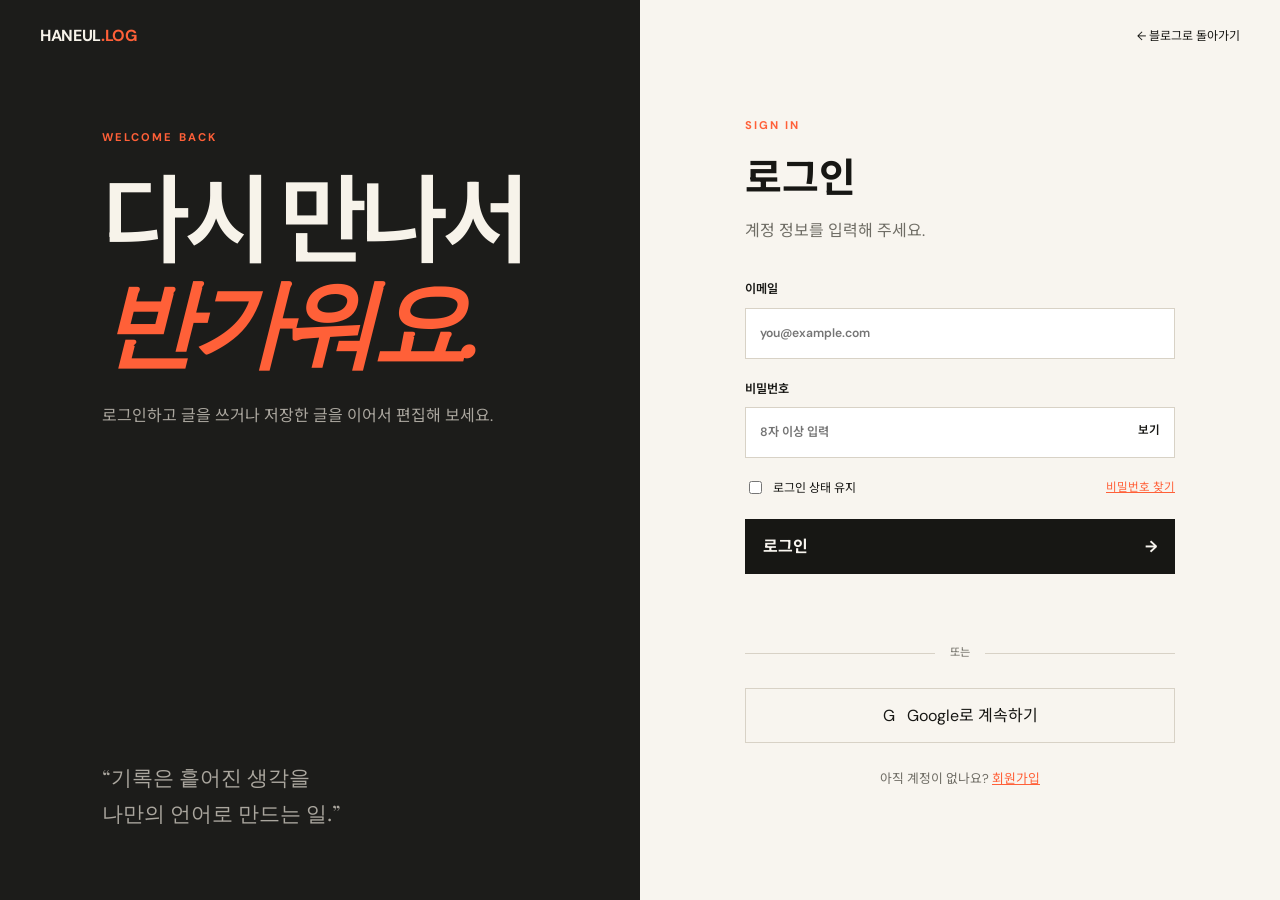
==== login.html @ b157fdf0 "feat: redesign portfolio as personal blog" ====
<!doctype html><html lang="ko"><head><meta charset="UTF-8"><meta name="viewport" content="width=device-width,initial-scale=1"><title>로그인 | HANEUL.LOG</title><link rel="stylesheet" href="css/style.css"><script src="js/main.js" defer></script></head><body class="auth-page"><a class="skip-link" href="#main">본문 바로가기</a><header class="auth-header"><a class="logo" href="index.html">HANEUL<span>.LOG</span></a><a href="index.html">← 블로그로 돌아가기</a></header>
<main id="main" class="auth-main"><section class="auth-intro"><p class="eyebrow">Welcome back</p><h1>다시 만나서<br><em>반가워요.</em></h1><p>로그인하고 글을 쓰거나 저장한 글을 이어서 편집해 보세요.</p><blockquote>“기록은 흩어진 생각을<br>나만의 언어로 만드는 일.”</blockquote></section><section class="auth-panel"><div class="auth-box"><p class="section-label">Sign in</p><h2>로그인</h2><p>계정 정보를 입력해 주세요.</p><form class="form-stack auth-form" data-auth-form><label>이메일<input type="email" name="email" placeholder="you@example.com" autocomplete="email" required></label><label>비밀번호<span class="password-field"><input type="password" name="password" placeholder="8자 이상 입력" minlength="8" autocomplete="current-password" required><button class="password-toggle" type="button">보기</button></span></label><div class="form-options"><label class="check"><input type="checkbox" name="remember"> 로그인 상태 유지</label><a href="#">비밀번호 찾기</a></div><button class="submit-button" type="submit">로그인 <span>→</span></button><p class="form-message" aria-live="polite"></p></form><div class="divider"><span>또는</span></div><button class="social-button" type="button">G&nbsp;&nbsp; Google로 계속하기</button><p class="auth-switch">아직 계정이 없나요? <a href="signup.html">회원가입</a></p></div></section></main></body></html>
---- css/style.css ----
@import url('https://fonts.googleapis.com/css2?family=DM+Sans:wght@400;500;600&family=Noto+Sans+KR:wght@400;500;600;700&family=Playfair+Display:ital,wght@1,600&display=swap');

:root{--primary:#ff5c35;--primary-dark:#e74620;--ink:#171714;--muted:#6f6d65;--bg:#f8f5ef;--surface:#eee9df;--line:#d8d2c6;--card:#fff;--content:1120px;--radius:4px;--shadow:0 22px 60px rgba(31,28,22,.09)}
[data-theme="dark"]{--ink:#f4f1e9;--muted:#aaa69c;--bg:#161614;--surface:#22221f;--line:#3a3934;--card:#20201d;--shadow:0 22px 60px rgba(0,0,0,.25)}
*{box-sizing:border-box}html{scroll-behavior:smooth;scroll-padding-top:78px}body{margin:0;background:var(--bg);color:var(--ink);font-family:"DM Sans","Noto Sans KR",sans-serif;line-height:1.7;transition:background .25s,color .25s}a{color:inherit;text-decoration:none}button{font:inherit}ul{list-style:none;padding:0;margin:0}.container{width:min(calc(100% - 40px),var(--content));margin-inline:auto}.section{padding:100px 0}.sr-only{position:absolute;width:1px;height:1px;padding:0;margin:-1px;overflow:hidden;clip:rect(0,0,0,0);white-space:nowrap;border:0}.skip-link{position:fixed;left:16px;top:-60px;background:var(--ink);color:var(--bg);padding:10px 16px;z-index:100}.skip-link:focus{top:10px}:focus-visible{outline:3px solid var(--primary);outline-offset:4px}
.site-header{position:sticky;top:0;z-index:50;background:color-mix(in srgb,var(--bg) 88%,transparent);backdrop-filter:blur(16px);border-bottom:1px solid transparent}.site-header.scrolled{border-color:var(--line)}.header-inner{min-height:76px;display:flex;flex-wrap:wrap;align-items:center}.logo{font-size:1rem;font-weight:700;letter-spacing:.12em}.logo span{color:var(--primary)}.main-nav{display:contents}.nav-list{display:none;order:3;flex-basis:100%;background:var(--bg);padding:18px 0 28px;border-top:1px solid var(--line)}.nav-list.open{display:flex;flex-direction:column;gap:4px}.nav-list a{display:block;padding:10px 2px;font-size:1.1rem;font-weight:600}.nav-list a[aria-current="page"]{color:var(--primary)}.menu-toggle,.theme-toggle{border:0;background:none;color:var(--ink);cursor:pointer}.menu-toggle{order:1;margin-left:auto;width:40px;height:40px;display:grid;align-content:center;gap:5px}.menu-toggle span:not(.sr-only){width:22px;height:2px;background:currentColor;transition:.2s}.menu-toggle[aria-expanded="true"] span:nth-child(2){transform:translateY(7px) rotate(45deg)}.menu-toggle[aria-expanded="true"] span:nth-child(3){opacity:0}.menu-toggle[aria-expanded="true"] span:nth-child(4){transform:translateY(-7px) rotate(-45deg)}.theme-toggle{order:2;width:40px;height:40px;margin-left:8px;border:1px solid var(--line);border-radius:50%;font-size:1.15rem}
.hero{min-height:100svh;display:grid;align-items:center;padding-top:130px;position:relative;overflow:hidden}.hero-grid{display:grid;gap:70px;align-items:center}.eyebrow,.section-number,.project-meta{font-size:.72rem;letter-spacing:.18em;text-transform:uppercase;font-weight:600;color:var(--primary)}h1,h2,h3,p{margin-top:0}h1{font-size:clamp(2.9rem,12vw,6.8rem);line-height:.96;letter-spacing:-.065em;margin:22px 0 30px;font-weight:600}h1 em,.contact h2 em{font-family:"Playfair Display",serif;font-weight:600;color:var(--primary)}.hero-description{max-width:590px;font-size:1.05rem;color:var(--muted)}.hero-actions{display:flex;align-items:center;gap:28px;margin-top:34px;flex-wrap:wrap}.button{display:inline-flex;gap:22px;align-items:center;justify-content:center;padding:14px 20px;font-size:.88rem;font-weight:600}.button-primary{background:var(--ink);color:var(--bg)}.button-primary:hover{background:var(--primary)}.text-link{border-bottom:1px solid var(--ink);font-weight:600}.portrait-wrap{position:relative;width:min(78vw,390px);justify-self:center}.portrait-card{aspect-ratio:4/5;background:linear-gradient(145deg,#ff8468,var(--primary));display:grid;place-items:center;position:relative;box-shadow:var(--shadow);transform:rotate(3deg)}.portrait-initials{font-family:"Playfair Display",serif;font-style:italic;font-size:clamp(5rem,25vw,9rem);color:#fff3e9}.portrait-label{position:absolute;left:-24px;bottom:25px;background:var(--ink);color:var(--bg);padding:12px 18px;font-size:.68rem;letter-spacing:.08em;text-transform:uppercase}.orbit{position:absolute;border:1px solid var(--line);border-radius:50%;z-index:-1}.orbit-one{width:150px;height:150px;right:-55px;top:-35px}.orbit-two{width:55px;height:55px;left:-35px;top:30%;background:var(--surface)}.scroll-cue{display:none}
.about{background:var(--ink);color:var(--bg)}[data-theme="dark"] .about{background:#eee9df;color:#171714}.two-column{display:grid;gap:45px}.section-number{margin-bottom:14px}.section-heading h2{font-size:clamp(2.1rem,7vw,4rem);line-height:1.12;letter-spacing:-.045em;margin-bottom:0}.section-heading>p:last-child{color:var(--muted);max-width:390px;margin-top:18px}.about-content .lead{font-size:clamp(1.35rem,4vw,2rem);line-height:1.45;letter-spacing:-.025em}.about-content>p:not(.lead){color:#aaa69e;max-width:680px}.facts{margin:40px 0 0;border-top:1px solid #4a4944}.facts div{display:grid;gap:4px;padding:18px 0;border-bottom:1px solid #4a4944}.facts dt{font-size:.74rem;color:#aaa69e;text-transform:uppercase;letter-spacing:.1em}.facts dd{margin:0}
.skills .section-heading{margin-bottom:45px}.skill-grid{display:grid;gap:16px}.skill-card{background:var(--card);padding:30px;border:1px solid var(--line);transition:transform .2s,box-shadow .2s}.skill-card:hover{transform:translateY(-5px);box-shadow:var(--shadow)}.skill-index{display:block;color:var(--primary);font-size:.72rem;margin-bottom:60px}.skill-card h3{font-size:1.55rem;margin-bottom:12px}.skill-card p{color:var(--muted)}.tag-list{display:flex;gap:8px;flex-wrap:wrap;margin-top:22px}.tag-list li{border:1px solid var(--line);padding:5px 10px;border-radius:30px;font-size:.7rem;color:var(--muted)}
.projects{background:var(--surface)}.heading-row{margin-bottom:55px}.project-list{display:grid;gap:75px}.project-card{display:grid;gap:30px;align-items:center}.project-visual{aspect-ratio:4/3;display:grid;place-items:center;overflow:hidden}.visual-one{background:#151515;color:#f7f0e5;position:relative}.visual-one span{font-size:clamp(2.8rem,12vw,6rem);font-weight:600;line-height:.78;letter-spacing:-.08em;z-index:1}.visual-one i{position:absolute;width:38%;aspect-ratio:1;border-radius:50%;background:var(--primary);right:10%;bottom:-8%}.visual-two{background:#a8d8f0;color:#153144;display:flex;flex-direction:column}.weather-icon{font-size:4rem;color:#ffed8a}.visual-two b{font-size:5rem;line-height:1}.visual-two small{letter-spacing:.25em}.project-copy h3{font-size:2rem;margin:8px 0 16px}.project-copy>p:not(.project-meta):not(.project-status){color:var(--muted)}.project-status{font-size:.75rem;color:var(--muted);margin:22px 0 0;font-style:italic}
.contact{background:var(--primary);color:#fff;padding:110px 0}.contact .section-number{color:#33130b}.contact h2{font-size:clamp(2.4rem,9vw,6.2rem);line-height:1.02;letter-spacing:-.055em;margin:20px 0 28px}.contact h2 em{color:#fff7ed}.contact-inner>p:not(.section-number){color:#ffe0d7}.button-light{margin-top:25px;background:#fff;color:#191916}.social-links{display:flex;gap:26px;margin-top:65px;font-size:.85rem}.social-links a{border-bottom:1px solid rgba(255,255,255,.65)}.site-footer{background:#121210;color:#aaa69e;padding:28px 0;font-size:.75rem}.site-footer .container{display:flex;justify-content:space-between;gap:20px}.site-footer p{margin:0}.site-footer a{color:#fff}
.reveal{opacity:0;transform:translateY(22px);transition:opacity .65s ease,transform .65s ease}.reveal.visible{opacity:1;transform:none}
@media(min-width:768px){.container{width:min(calc(100% - 80px),var(--content))}.section{padding:140px 0}.site-header{position:fixed;inset:0 0 auto}.header-inner{height:76px;min-height:0;flex-wrap:nowrap}.main-nav{display:block;margin-left:auto}.menu-toggle{display:none}.nav-list{display:flex;position:static;background:transparent;padding:0;border:0;gap:28px}.nav-list a{padding:0;font-size:.79rem;font-weight:500}.theme-toggle{margin-left:28px}.hero-grid{grid-template-columns:1.35fr .65fr;gap:40px}.portrait-wrap{width:min(31vw,370px)}.two-column{grid-template-columns:.75fr 1.25fr;gap:80px}.facts div{grid-template-columns:130px 1fr;align-items:center}.skill-grid{grid-template-columns:repeat(3,1fr)}.heading-row{display:flex;align-items:end;justify-content:space-between}.heading-row>p:last-child{text-align:right}.project-card{grid-template-columns:1.25fr .75fr;gap:65px}.project-reverse .project-visual{order:2}.project-copy h3{font-size:2.7rem}.contact{text-align:center}.contact-inner>p{margin-inline:auto}.button-light{padding:17px 26px}.social-links{justify-content:center}}
@media(min-width:1024px){.hero{padding-bottom:80px}.scroll-cue{display:flex;position:absolute;bottom:35px;left:50%;align-items:center;gap:15px;font-size:.6rem;letter-spacing:.18em;color:var(--muted)}.scroll-cue i{width:45px;height:1px;background:var(--line)}.skill-card{padding:38px}.project-card{gap:95px}}
@media(prefers-reduced-motion:reduce){html{scroll-behavior:auto}*,*::before,*::after{animation-duration:.01ms!important;transition-duration:.01ms!important}.reveal{opacity:1;transform:none}}

/* Profile image */
.portrait-card{background:var(--surface);display:block;overflow:visible}
.portrait-card img{display:block;width:100%;height:100%;object-fit:cover;object-position:center;border:8px solid var(--card)}

/* Standalone pages */
.page-hero{padding:135px 0 90px;border-bottom:1px solid var(--line)}
.page-hero-grid{display:grid;gap:35px;align-items:end}
.page-hero h1{font-size:clamp(2.8rem,11vw,6.4rem);margin-bottom:0}
.page-intro{max-width:440px;color:var(--muted);font-size:1.05rem;margin:0}
.story-grid{display:grid;gap:55px;align-items:center}
.profile-photo{margin:0;position:relative}
.profile-photo::before{content:"";position:absolute;inset:18px -18px -18px 18px;border:1px solid var(--primary);z-index:-1}
.profile-photo img{display:block;width:100%;aspect-ratio:1;object-fit:cover}
.story-copy h2,.learning-banner h2{font-size:clamp(2rem,7vw,4rem);line-height:1.16;letter-spacing:-.04em}
.story-copy>p:not(.section-number){color:var(--muted)}
.story-copy .lead{color:var(--ink)!important;font-size:1.25rem}
.light-facts{border-color:var(--line)}
.light-facts div{border-color:var(--line)}
.light-facts dt{color:var(--muted)}
.values-section{background:var(--surface)}
.value-grid{display:grid;margin-top:45px;border-top:1px solid var(--line)}
.value-item{padding:30px 0;border-bottom:1px solid var(--line)}
.value-item span,.skill-number{font-size:.72rem;color:var(--primary);letter-spacing:.12em}
.value-item h3{font-size:1.45rem;margin:25px 0 10px}
.value-item p{color:var(--muted);margin:0}
.skill-detail-section{padding-top:30px}
.skill-detail{display:grid;gap:25px;padding:55px 0;border-bottom:1px solid var(--line)}
.skill-detail h2{font-size:clamp(2rem,8vw,4.5rem);line-height:1;margin-bottom:22px}
.skill-detail div>p{max-width:690px;color:var(--muted)}
.learning-banner{background:var(--surface)}
.learning-banner .button{margin-top:25px}
.project-detail-section{padding-top:70px}
.project-detail-list{display:grid;gap:110px}
.project-detail{display:grid;gap:38px;align-items:center}
.project-detail-copy h2{font-size:clamp(2.2rem,8vw,4rem);line-height:1;margin:10px 0 28px}
.project-detail-copy .lead{font-size:1.25rem;color:var(--ink)}
.project-detail-copy>p:not(.project-meta):not(.lead):not(.project-status){color:var(--muted)}
.project-info{margin:28px 0;border-top:1px solid var(--line)}
.project-info div{display:grid;grid-template-columns:95px 1fr;padding:13px 0;border-bottom:1px solid var(--line)}
.project-info dt{font-size:.72rem;color:var(--muted)}
.project-info dd{margin:0;font-size:.85rem}
@media(min-width:768px){.page-hero{padding:190px 0 120px}.page-hero-grid{grid-template-columns:1.35fr .65fr}.story-grid{grid-template-columns:.8fr 1.2fr;gap:90px}.value-grid{grid-template-columns:repeat(3,1fr)}.value-item{padding:40px 32px;border-right:1px solid var(--line)}.value-item:first-child{padding-left:0}.value-item:last-child{border-right:0}.skill-detail{grid-template-columns:.25fr 1.75fr;padding:75px 0}.project-detail{grid-template-columns:1.1fr .9fr;gap:80px}.project-detail-reverse .project-visual{order:2}}

/* HANEUL.LOG blog */
:root{--blog-orange:#ff6038;--blog-yellow:#e9ff6a;--blog-blue:#b9d8ff;--blog-max:1180px}
body{font-family:"DM Sans","Noto Sans KR",sans-serif}.container{width:min(calc(100% - 40px),var(--blog-max))}
button,input,textarea,select{font:inherit;color:inherit}.site-header{position:sticky;background:color-mix(in srgb,var(--bg) 94%,transparent);border-bottom:1px solid var(--line)}.header-inner{min-height:72px;flex-wrap:nowrap}.logo{white-space:nowrap;letter-spacing:-.02em;font-size:1rem}.logo span{color:var(--blog-orange)}.main-nav{display:block;margin-left:auto}.nav-list{position:absolute;top:72px;left:0;width:100%;padding:18px 20px;background:var(--bg);border-bottom:1px solid var(--line)}.nav-list a{font-size:.9rem}.menu-toggle{display:grid}.menu-toggle i{display:block;width:21px;height:2px;background:currentColor}.header-actions{display:flex;align-items:center;gap:10px;margin-left:12px}.theme-toggle{display:grid;place-items:center;width:38px;height:38px;border:1px solid var(--line);border-radius:50%;background:none;cursor:pointer}.login-link{padding:9px 14px;border:1px solid var(--ink);font-size:.8rem;font-weight:600}.eyebrow,.section-label{font-size:.7rem;line-height:1.3;letter-spacing:.18em;text-transform:uppercase;color:var(--blog-orange);font-weight:700}.section{padding:105px 0}.section-sm{padding:70px 0}
.blog-hero{padding:100px 0 70px;border-bottom:1px solid var(--line)}.hero-layout{display:grid;gap:55px}.hero-copy h1,.profile-copy h1{font-size:clamp(3rem,10vw,7rem);margin:22px 0 30px;line-height:.96;letter-spacing:-.065em}.hero-copy h1 em,.profile-copy h1 em,.article-heading h1 em,.auth-intro h1 em{font-family:"Playfair Display",serif;color:var(--blog-orange)}.hero-copy>p:last-child{max-width:590px;color:var(--muted);font-size:1.05rem}.hero-note{align-self:end;border-top:1px solid var(--line);padding-top:24px}.hero-note b{color:var(--blog-orange)}.hero-note p{font-size:1.1rem;margin:28px 0}.hero-note a,.arrow-link{font-size:.82rem;font-weight:700;border-bottom:1px solid}
.section-top{display:flex;justify-content:space-between;border-bottom:1px solid var(--line);margin-bottom:32px}.section-top p:last-child{font-size:.8rem;color:var(--muted)}.featured-card{display:grid;background:var(--card);border:1px solid var(--line)}.featured-visual,.article-cover{position:relative;overflow:hidden;min-height:350px;background:#191917;color:#f8f5ef;display:flex;flex-direction:column;justify-content:center;padding:9%;font-size:clamp(3.5rem,12vw,8rem);font-weight:700;line-height:.72;letter-spacing:-.09em}.featured-visual b,.article-cover b{text-align:right;z-index:1}.featured-visual span,.article-cover span{z-index:1}.featured-visual i,.article-cover i{position:absolute;width:36%;aspect-ratio:1;border-radius:50%;background:var(--blog-orange);right:18%;top:23%}.featured-copy{padding:32px}.post-meta{display:flex;align-items:center;gap:12px;color:var(--muted);font-size:.66rem;letter-spacing:.09em}.post-meta span:first-child{color:var(--blog-orange);font-weight:700}.featured-copy h2{font-size:clamp(2rem,6vw,3.6rem);line-height:1.06;letter-spacing:-.05em;margin:30px 0 22px}.featured-copy>p{color:var(--muted);max-width:480px}.featured-copy .arrow-link{display:inline-block;margin-top:20px}
.posts-heading{display:flex;flex-direction:column;gap:24px;margin-bottom:35px}.posts-heading h2,.profile-about h2,.values h2{font-size:clamp(2.3rem,7vw,4.6rem);line-height:1.05;letter-spacing:-.055em;margin:12px 0 0}.search-box{display:flex;align-items:center;gap:8px;border-bottom:1px solid var(--ink);padding:7px 0}.search-box input{width:170px;border:0;outline:0;background:transparent}.category-filter{display:flex;gap:9px;overflow:auto;margin-bottom:42px;padding-bottom:4px}.category-filter button{white-space:nowrap;border:1px solid var(--line);border-radius:50px;padding:8px 14px;background:transparent;cursor:pointer;font-size:.78rem}.category-filter button.active{background:var(--ink);color:var(--bg);border-color:var(--ink)}.category-filter span{opacity:.55}.post-grid{display:grid;gap:55px}.post-card[hidden]{display:none}.post-thumb{aspect-ratio:4/3;display:flex;flex-direction:column;justify-content:space-between;padding:23px;margin-bottom:22px;overflow:hidden;transition:transform .25s}.post-thumb:hover{transform:translateY(-5px)}.post-thumb small{font-size:.7rem}.post-thumb b{font-size:clamp(2.2rem,10vw,4.4rem);line-height:.78;letter-spacing:-.08em}.coral{background:#ff8468;color:#34150e}.blue{background:#b8d7ff;color:#13283f}.dark{background:#242421;color:#f4f1e9}.sand{background:#e6d0ad;color:#3b2b1d}.mint{background:#bfe7cc;color:#173523}.lilac{background:#d8c7ef;color:#30213f}.post-card .post-meta{justify-content:space-between}.post-card h3{font-size:1.25rem;line-height:1.35;margin:14px 0 10px}.post-card>p{font-size:.9rem;color:var(--muted)}.empty-state{text-align:center;padding:60px;color:var(--muted)}
.newsletter{background:var(--blog-orange);color:#fff;padding:90px 0}.newsletter .section-label{color:#43180e}.newsletter-inner{display:grid;gap:40px}.newsletter h2{font-size:clamp(2.4rem,8vw,5rem);line-height:1.02;letter-spacing:-.055em;margin:15px 0}.newsletter-form{align-self:end}.newsletter-form label{font-size:.75rem}.newsletter-form>div{display:flex;border-bottom:1px solid rgba(255,255,255,.7)}.newsletter-form input{min-width:0;flex:1;border:0;background:transparent;padding:16px 0;outline:0}.newsletter-form input::placeholder{color:#ffd6cc}.newsletter-form button{border:0;background:transparent;font-weight:700;cursor:pointer}.form-message{min-height:1.4em;font-size:.75rem;margin:8px 0 0}.site-footer{padding:38px 0}.footer-inner{display:flex;flex-direction:column;gap:18px}.footer-inner>p{color:var(--muted)}.footer-inner>div{display:flex;gap:20px;flex-wrap:wrap}
/* Detail */
.article-hero{padding:80px 20px 55px}.article-heading{max-width:900px;margin:auto}.back-link{display:inline-block;font-size:.8rem;margin-bottom:45px}.article-heading h1{font-size:clamp(3rem,9vw,6.7rem);line-height:.98;letter-spacing:-.065em;margin:28px 0}.article-heading>p{max-width:680px;color:var(--muted);font-size:1.1rem}.author-inline{display:flex;align-items:center;gap:12px;margin-top:36px}.author-inline img{width:46px;height:46px;object-fit:cover;border-radius:50%}.author-inline span{display:grid;font-size:.8rem}.author-inline small{color:var(--muted)}.share-button{margin-left:auto;border:1px solid var(--line);background:transparent;padding:8px 13px;cursor:pointer}.article-cover{max-width:1180px;min-height:440px;margin:auto}.article-layout{display:grid;padding-top:80px;padding-bottom:100px}.toc{display:none}.article-body{max-width:720px}.article-body p,.article-body li{font-size:1.05rem;color:var(--muted)}.article-body .lead{font-size:1.35rem;color:var(--ink);line-height:1.75}.article-body h2{font-size:2rem;letter-spacing:-.04em;margin:75px 0 18px;scroll-margin-top:100px}.article-body blockquote{margin:45px 0;padding:25px 0 25px 28px;border-left:3px solid var(--blog-orange);font-size:1.3rem}.article-body li{margin:8px 0}.article-body pre{overflow:auto;background:#1d1e1c;color:#e9ffb0;padding:24px;margin:35px 0}.article-tags{display:flex;gap:8px;margin-top:60px}.article-tags a{padding:7px 12px;background:var(--surface);border-radius:30px;font-size:.75rem}.author-card{max-width:920px;margin:0 auto 90px;padding:35px;background:var(--surface);display:flex;gap:25px;align-items:center}.author-card img{width:100px;height:100px;border-radius:50%;object-fit:cover}.author-card p{font-size:.65rem;color:var(--blog-orange);text-transform:uppercase}.author-card h2{margin:0}.author-card span{display:block;color:var(--muted);margin:8px 0}.author-card a{font-size:.78rem;font-weight:700}.post-navigation{display:grid;border-top:1px solid var(--line);border-bottom:1px solid var(--line)}.post-navigation a{padding:30px;display:grid;gap:8px}.post-navigation a+ a{border-top:1px solid var(--line);text-align:right}.post-navigation small{color:var(--muted)}
/* Profile */
.profile-hero{padding:90px 0 110px}.profile-grid{display:grid;gap:70px;align-items:center}.profile-copy .lead{font-size:1.3rem;color:var(--ink)}.profile-copy>p:not(.eyebrow):not(.lead){color:var(--muted);max-width:580px}.profile-links{display:flex;align-items:center;gap:25px;margin-top:35px}.button.primary{background:var(--ink);color:var(--bg)}.profile-portrait{max-width:430px;margin:auto;position:relative}.profile-portrait>div{background:var(--blog-orange);transform:rotate(2deg);overflow:hidden}.profile-portrait img{width:100%;display:block;aspect-ratio:4/5;object-fit:cover}.profile-portrait figcaption{position:absolute;right:-10px;bottom:24px;padding:10px 14px;background:var(--ink);color:var(--bg);font-size:.65rem;text-transform:uppercase}.profile-about{background:var(--ink);color:var(--bg)}.profile-about .split{display:grid;gap:50px}.profile-about p:not(.section-label){color:#aaa69e}.profile-about .lead{font-size:1.35rem;color:var(--bg)!important}.profile-about .facts{margin-top:40px}.facts div{display:grid;padding:16px 0;border-bottom:1px solid #494943}.facts dt{font-size:.7rem;color:#999}.facts dd{margin:0}.values{background:var(--surface)}.value-grid{display:grid;margin-top:55px;border-top:1px solid var(--line)}.value-grid article{padding:30px 0;border-bottom:1px solid var(--line)}.value-grid article>span{font-size:.7rem;color:var(--blog-orange)}.value-grid h3{font-size:1.5rem;margin:35px 0 10px}.value-grid p{color:var(--muted)}
/* Auth */
.auth-page{min-height:100vh}.auth-header{height:72px;display:flex;align-items:center;justify-content:space-between;padding:0 24px;position:absolute;inset:0 0 auto;z-index:2}.auth-header>a:last-child{font-size:.75rem}.auth-main{min-height:100vh;display:grid}.auth-intro{background:#1c1c1a;color:#f7f3ea;padding:125px 30px 70px;display:flex;flex-direction:column;justify-content:center}.auth-intro h1{font-size:clamp(3rem,8vw,6rem);line-height:.98;letter-spacing:-.065em;margin:20px 0 30px}.auth-intro>p:last-of-type{color:#aaa69e;max-width:460px}.auth-intro blockquote{margin:auto 0 0;padding-top:70px;color:#aaa69e;font-family:"Playfair Display",serif;font-size:1.3rem}.signup-intro ol{padding:25px 0 0;list-style:none}.signup-intro li{padding:14px 0;border-bottom:1px solid #3b3b37}.signup-intro li span{color:var(--blog-orange);font-size:.7rem;margin-right:20px}.auth-panel{display:grid;place-items:center;padding:100px 25px 60px}.auth-box{width:min(100%,430px)}.auth-box h2{font-size:2.5rem;margin:12px 0 5px}.auth-box>p:not(.section-label){color:var(--muted)}.form-stack{display:grid;gap:20px;margin-top:35px}.form-stack>label:not(.check),.publish-panel>label{display:grid;gap:8px;font-size:.76rem;font-weight:600}.form-stack input,.publish-panel input,.publish-panel select{width:100%;border:1px solid var(--line);background:var(--card);padding:14px;outline:0}.form-stack input:focus,.publish-panel input:focus{border-color:var(--blog-orange)}.password-field{display:flex;position:relative}.password-field input{padding-right:60px}.password-toggle{position:absolute;right:8px;top:7px;padding:7px;border:0;background:transparent;cursor:pointer;font-size:.72rem}.form-stack small{color:var(--muted);font-weight:400}.form-options{display:flex;justify-content:space-between;font-size:.72rem}.check{display:flex;align-items:flex-start;gap:8px;font-size:.75rem}.check input{width:auto;margin-top:3px}.terms a,.form-options a,.auth-switch a{color:var(--blog-orange);text-decoration:underline}.submit-button,.publish-button{border:0;background:var(--ink);color:var(--bg);padding:14px 18px;font-weight:700;cursor:pointer}.submit-button{display:flex;justify-content:space-between}.divider{display:flex;align-items:center;gap:15px;color:var(--muted);font-size:.7rem;margin:25px 0}.divider:before,.divider:after{content:"";height:1px;background:var(--line);flex:1}.social-button{width:100%;background:transparent;border:1px solid var(--line);padding:13px;cursor:pointer}.auth-switch{text-align:center;font-size:.8rem;margin-top:25px}
/* Editor */
.write-page{height:100vh;overflow:hidden}.editor-header{height:68px;border-bottom:1px solid var(--line);display:flex;align-items:center;padding:0 20px;gap:18px}.draft-status{color:var(--muted);font-size:.75rem}.editor-header>div{margin-left:auto;display:flex;align-items:center;gap:8px}.text-button{border:0;background:transparent;cursor:pointer;font-size:.75rem}.publish-button{padding:9px 13px;background:var(--blog-orange);color:white}.editor-profile img{width:34px;height:34px;border-radius:50%;object-fit:cover}.editor-main{height:calc(100vh - 68px);display:grid}.editor-pane{max-width:850px;width:100%;margin:auto;padding:40px 24px;height:100%;display:flex;flex-direction:column}.editor-pane select{width:max-content;border:0;background:var(--surface);padding:7px;font-size:.7rem}.editor-title{width:100%;resize:none;border:0;background:transparent;font-size:clamp(2.3rem,6vw,4rem);line-height:1.1;font-weight:700;letter-spacing:-.05em;outline:0;margin:28px 0 15px}.editor-title::placeholder,.editor-content::placeholder{color:color-mix(in srgb,var(--muted) 45%,transparent)}.editor-meta{display:flex;gap:12px;color:var(--muted);font-size:.7rem}.editor-meta span:last-child{margin-left:auto}.editor-toolbar{display:flex;gap:3px;border-top:1px solid var(--line);border-bottom:1px solid var(--line);padding:9px 0;margin-top:25px}.editor-toolbar button{width:34px;height:32px;border:0;background:transparent;cursor:pointer}.editor-toolbar button:hover{background:var(--surface)}.editor-toolbar span{flex:1}.editor-content{flex:1;width:100%;min-height:250px;resize:none;border:0;background:transparent;outline:0;padding:28px 0;font-size:1rem;line-height:1.8}.tag-editor{display:flex;align-items:center;border-top:1px solid var(--line);padding-top:15px;color:var(--blog-orange)}.tag-editor input{flex:1;border:0;background:transparent;outline:0;padding:8px}.publish-panel{display:none;border-left:1px solid var(--line);padding:40px 28px;position:relative}.publish-panel.open{display:block;position:fixed;z-index:10;inset:68px 0 0 auto;width:min(100%,350px);background:var(--bg);box-shadow:-20px 0 50px rgba(0,0,0,.1)}.publish-panel h2{font-size:2rem;margin:10px 0 35px}.publish-panel label{margin-bottom:25px}.publish-panel>p{color:var(--muted);font-size:.78rem}.panel-close{position:absolute;right:20px;top:20px;border:0;background:none;font-size:1.5rem;cursor:pointer}.cover-upload{height:110px;border:1px dashed var(--line);background:var(--surface);cursor:pointer}.cover-upload span{display:block;font-size:1.5rem}.publish-final{width:100%;margin-top:15px}.editor-preview{max-width:780px;padding:60px 25px;margin:auto;overflow:auto;height:100%}.editor-preview h1{font-size:3rem;line-height:1.1}.preview-body{white-space:pre-wrap;line-height:1.8;color:var(--muted)}
@media(min-width:768px){.container{width:min(calc(100% - 80px),var(--blog-max))}.site-header{position:sticky}.menu-toggle{display:none}.nav-list{display:flex;position:static;width:auto;background:transparent;border:0;padding:0;gap:30px}.header-actions{margin-left:30px}.hero-layout{grid-template-columns:1fr 240px;min-height:440px;align-items:center}.featured-card{grid-template-columns:1.1fr .9fr}.posts-heading{flex-direction:row;justify-content:space-between;align-items:end}.post-grid{grid-template-columns:repeat(2,1fr);column-gap:28px;row-gap:70px}.newsletter-inner{grid-template-columns:1.2fr .8fr;align-items:center}.footer-inner{flex-direction:row;align-items:center}.footer-inner>p{margin:auto}.article-hero{padding:100px 40px 70px}.article-cover{min-height:580px}.article-layout{grid-template-columns:220px 1fr;gap:70px}.toc{display:flex;position:sticky;top:105px;height:max-content;flex-direction:column;gap:10px;font-size:.75rem;color:var(--muted)}.toc p{color:var(--ink);font-weight:700}.author-card{padding:45px 55px}.post-navigation{grid-template-columns:1fr 1fr}.post-navigation a{padding:40px 8vw}.post-navigation a+ a{border-top:0;border-left:1px solid var(--line)}.profile-grid{grid-template-columns:1.1fr .9fr}.profile-about .split{grid-template-columns:1fr 1fr;gap:100px}.facts div{grid-template-columns:120px 1fr}.value-grid{grid-template-columns:repeat(3,1fr)}.value-grid article{padding:40px 28px;border-right:1px solid var(--line)}.value-grid article:first-child{padding-left:0}.value-grid article:last-child{border-right:0}.auth-main{grid-template-columns:1fr 1fr}.auth-header{padding:0 40px}.auth-page .auth-header .logo{color:#f7f3ea}.auth-intro{padding:130px 8vw 70px}.auth-panel{padding-top:80px}.editor-header{padding:0 28px}.editor-pane{padding:50px}.publish-panel.open{position:relative;inset:auto;width:auto;box-shadow:none}.editor-main.panel-visible{grid-template-columns:1fr 350px}}
@media(min-width:1024px){.post-grid{grid-template-columns:repeat(3,1fr)}.featured-copy{padding:55px}.hero-note{border-left:1px solid var(--line);border-top:0;padding:20px 0 20px 35px}.profile-hero{padding:120px 0 140px}}
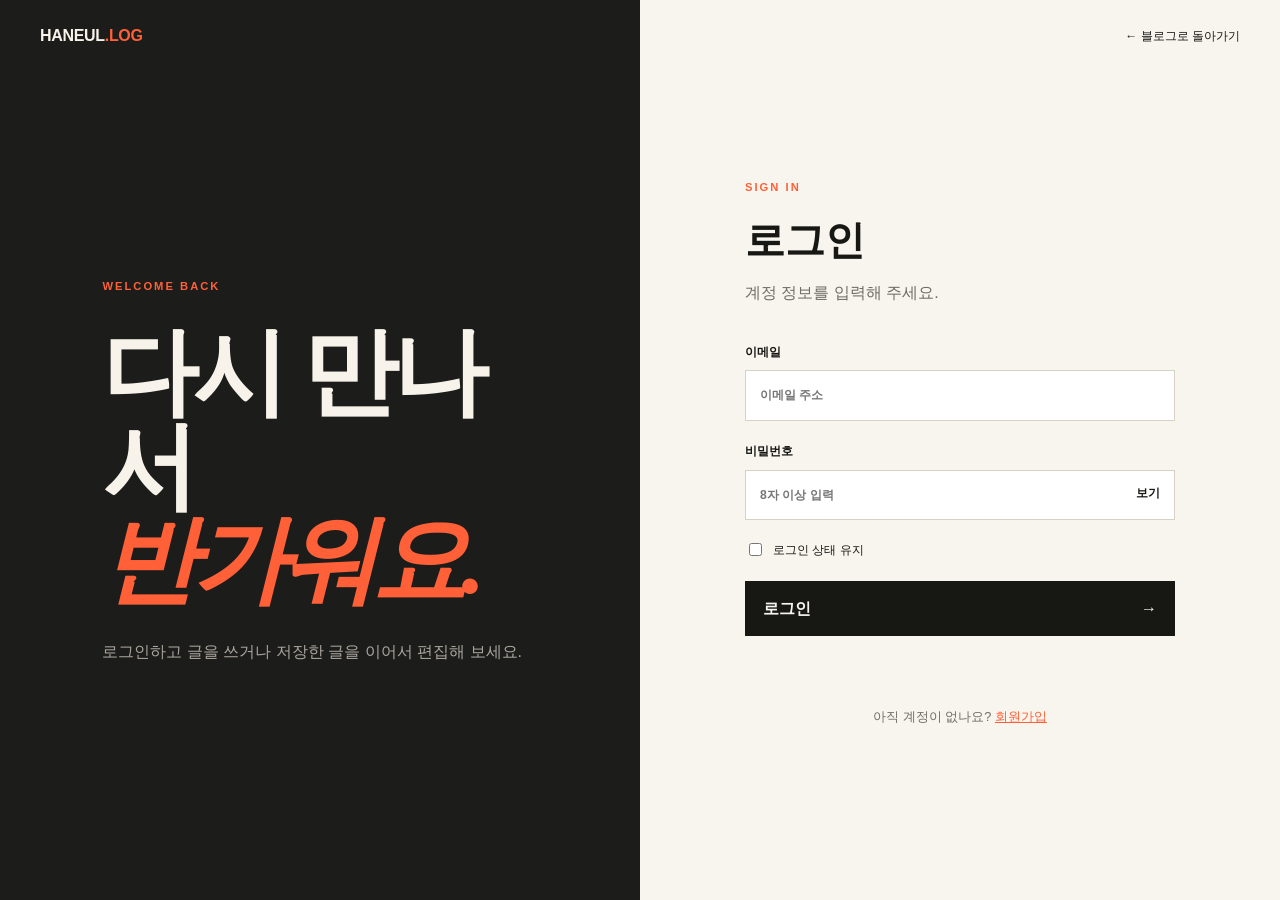
==== commit 81f75c20: "Remove placeholder pages and speed up blog interactions" ====
--- a/login.html
+++ b/login.html
@@ -1,2 +1,2 @@
 <!doctype html><html lang="ko"><head><meta charset="UTF-8"><meta name="viewport" content="width=device-width,initial-scale=1"><title>로그인 | HANEUL.LOG</title><link rel="stylesheet" href="css/style.css"><script src="js/main.js" defer></script></head><body class="auth-page"><a class="skip-link" href="#main">본문 바로가기</a><header class="auth-header"><a class="logo" href="index.html">HANEUL<span>.LOG</span></a><a href="index.html">← 블로그로 돌아가기</a></header>
-<main id="main" class="auth-main"><section class="auth-intro"><p class="eyebrow">Welcome back</p><h1>다시 만나서<br><em>반가워요.</em></h1><p>로그인하고 글을 쓰거나 저장한 글을 이어서 편집해 보세요.</p><blockquote>“기록은 흩어진 생각을<br>나만의 언어로 만드는 일.”</blockquote></section><section class="auth-panel"><div class="auth-box"><p class="section-label">Sign in</p><h2>로그인</h2><p>계정 정보를 입력해 주세요.</p><form class="form-stack auth-form" data-auth-form><label>이메일<input type="email" name="email" placeholder="you@example.com" autocomplete="email" required></label><label>비밀번호<span class="password-field"><input type="password" name="password" placeholder="8자 이상 입력" minlength="8" autocomplete="current-password" required><button class="password-toggle" type="button">보기</button></span></label><div class="form-options"><label class="check"><input type="checkbox" name="remember"> 로그인 상태 유지</label><a href="#">비밀번호 찾기</a></div><button class="submit-button" type="submit">로그인 <span>→</span></button><p class="form-message" aria-live="polite"></p></form><div class="divider"><span>또는</span></div><button class="social-button" type="button">G&nbsp;&nbsp; Google로 계속하기</button><p class="auth-switch">아직 계정이 없나요? <a href="signup.html">회원가입</a></p></div></section></main></body></html>
+<main id="main" class="auth-main"><section class="auth-intro"><p class="eyebrow">Welcome back</p><h1>다시 만나서<br><em>반가워요.</em></h1><p>로그인하고 글을 쓰거나 저장한 글을 이어서 편집해 보세요.</p></section><section class="auth-panel"><div class="auth-box"><p class="section-label">Sign in</p><h2>로그인</h2><p>계정 정보를 입력해 주세요.</p><form class="form-stack auth-form" data-auth-form><label>이메일<input type="email" name="email" placeholder="이메일 주소" autocomplete="email" required></label><label>비밀번호<span class="password-field"><input type="password" name="password" placeholder="8자 이상 입력" minlength="8" autocomplete="current-password" required><button class="password-toggle" type="button">보기</button></span></label><div class="form-options"><label class="check"><input type="checkbox" name="remember"> 로그인 상태 유지</label></div><button class="submit-button" type="submit">로그인 <span>→</span></button><p class="form-message" aria-live="polite"></p></form><p class="auth-switch">아직 계정이 없나요? <a href="signup.html">회원가입</a></p></div></section></main></body></html>
--- a/css/style.css
+++ b/css/style.css
@@ -1,5 +1,3 @@
-@import url('https://fonts.googleapis.com/css2?family=DM+Sans:wght@400;500;600&family=Noto+Sans+KR:wght@400;500;600;700&family=Playfair+Display:ital,wght@1,600&display=swap');
-
 :root{--primary:#ff5c35;--primary-dark:#e74620;--ink:#171714;--muted:#6f6d65;--bg:#f8f5ef;--surface:#eee9df;--line:#d8d2c6;--card:#fff;--content:1120px;--radius:4px;--shadow:0 22px 60px rgba(31,28,22,.09)}
 [data-theme="dark"]{--ink:#f4f1e9;--muted:#aaa69c;--bg:#161614;--surface:#22221f;--line:#3a3934;--card:#20201d;--shadow:0 22px 60px rgba(0,0,0,.25)}
 *{box-sizing:border-box}html{scroll-behavior:smooth;scroll-padding-top:78px}body{margin:0;background:var(--bg);color:var(--ink);font-family:"DM Sans","Noto Sans KR",sans-serif;line-height:1.7;transition:background .25s,color .25s}a{color:inherit;text-decoration:none}button{font:inherit}ul{list-style:none;padding:0;margin:0}.container{width:min(calc(100% - 40px),var(--content));margin-inline:auto}.section{padding:100px 0}.sr-only{position:absolute;width:1px;height:1px;padding:0;margin:-1px;overflow:hidden;clip:rect(0,0,0,0);white-space:nowrap;border:0}.skip-link{position:fixed;left:16px;top:-60px;background:var(--ink);color:var(--bg);padding:10px 16px;z-index:100}.skip-link:focus{top:10px}:focus-visible{outline:3px solid var(--primary);outline-offset:4px}
@@ -61,6 +59,13 @@
 :root{--blog-orange:#ff6038;--blog-yellow:#e9ff6a;--blog-blue:#b9d8ff;--blog-max:1180px}
 body{font-family:"DM Sans","Noto Sans KR",sans-serif}.container{width:min(calc(100% - 40px),var(--blog-max))}
 button,input,textarea,select{font:inherit;color:inherit}.site-header{position:sticky;background:color-mix(in srgb,var(--bg) 94%,transparent);border-bottom:1px solid var(--line)}.header-inner{min-height:72px;flex-wrap:nowrap}.logo{white-space:nowrap;letter-spacing:-.02em;font-size:1rem}.logo span{color:var(--blog-orange)}.main-nav{display:block;margin-left:auto}.nav-list{position:absolute;top:72px;left:0;width:100%;padding:18px 20px;background:var(--bg);border-bottom:1px solid var(--line)}.nav-list a{font-size:.9rem}.menu-toggle{display:grid}.menu-toggle i{display:block;width:21px;height:2px;background:currentColor}.header-actions{display:flex;align-items:center;gap:10px;margin-left:12px}.theme-toggle{display:grid;place-items:center;width:38px;height:38px;border:1px solid var(--line);border-radius:50%;background:none;cursor:pointer}.login-link{padding:9px 14px;border:1px solid var(--ink);font-size:.8rem;font-weight:600}.eyebrow,.section-label{font-size:.7rem;line-height:1.3;letter-spacing:.18em;text-transform:uppercase;color:var(--blog-orange);font-weight:700}.section{padding:105px 0}.section-sm{padding:70px 0}
+[hidden]{display:none!important}.header-actions .login-link,.header-actions .signup-link,.header-actions .logout-button,.header-actions .account-profile-link{padding:9px 14px;border:1px solid var(--ink);background:transparent;color:var(--ink);font-size:.8rem;font-weight:600;line-height:1.7;white-space:nowrap;cursor:pointer}.header-actions .signup-link,.header-actions .account-profile-link{background:var(--ink);color:var(--bg)}
+@media(max-width:600px){.header-inner{flex-wrap:wrap}.header-actions{width:100%;justify-content:flex-end;margin:0;padding-bottom:10px}.nav-list{top:100%}}
+.hero-copy>p:not(.eyebrow){max-width:590px;color:var(--muted);font-size:1.05rem}.write-cta{display:inline-block;margin-top:24px;padding:12px 18px;background:var(--ink);color:var(--bg);font-size:.85rem;font-weight:700}.write-cta:hover{background:var(--blog-orange);color:#fff}
+.saved-post .article-layout{display:block;max-width:900px}.saved-body img{display:block;max-width:100%;height:auto;margin:24px 0}.saved-body a{color:var(--blog-orange);text-decoration:underline}.saved-body p{white-space:pre-wrap}.saved-post-missing{padding:100px 0;min-height:50vh}.saved-post-missing a{font-weight:700;text-decoration:underline}.article-tags span{padding:7px 12px;background:var(--surface);border-radius:30px;font-size:.75rem}
+.my-posts-heading{display:flex;align-items:end;justify-content:space-between;gap:20px;flex-wrap:wrap;margin-bottom:42px}.my-posts-heading h2{font-size:clamp(2.3rem,7vw,4.6rem);line-height:1.05;letter-spacing:-.055em;margin:12px 0}.my-posts-heading p:last-child{color:var(--muted);font-size:.88rem}.my-posts-heading .write-cta{margin:0}.my-post-item{display:grid;gap:18px;padding:26px 0;border-top:1px solid var(--line)}.my-post-item:last-child{border-bottom:1px solid var(--line)}.my-post-item h3{font-size:1.4rem;line-height:1.3;margin:10px 0}.my-post-item>div:first-child>p:last-child{color:var(--muted);font-size:.88rem;margin:0}.my-post-actions{display:flex;align-items:center;gap:8px;flex-wrap:wrap}.my-post-actions a,.my-post-actions button{padding:8px 12px;border:1px solid var(--line);background:transparent;color:var(--ink);font-size:.78rem;cursor:pointer}.my-post-actions .delete-post{color:#b33e2c;border-color:#b33e2c}.my-post-empty{padding:35px 0;border-top:1px solid var(--line);color:var(--muted)}.my-post-status{min-height:1.4em;font-size:.8rem;color:var(--blog-orange)}@media(min-width:768px){.my-post-item{grid-template-columns:minmax(0,1fr) auto;align-items:center}}
+.profile-links{flex-wrap:wrap}
+.profile-hero{padding:90px 0 70px}.profile-hero .profile-copy h1{margin:22px 0 16px}.profile-hero .profile-copy .lead{margin:0;color:var(--muted)}.editor-profile{font-size:.75rem;font-weight:700;white-space:nowrap}
 .blog-hero{padding:100px 0 70px;border-bottom:1px solid var(--line)}.hero-layout{display:grid;gap:55px}.hero-copy h1,.profile-copy h1{font-size:clamp(3rem,10vw,7rem);margin:22px 0 30px;line-height:.96;letter-spacing:-.065em}.hero-copy h1 em,.profile-copy h1 em,.article-heading h1 em,.auth-intro h1 em{font-family:"Playfair Display",serif;color:var(--blog-orange)}.hero-copy>p:last-child{max-width:590px;color:var(--muted);font-size:1.05rem}.hero-note{align-self:end;border-top:1px solid var(--line);padding-top:24px}.hero-note b{color:var(--blog-orange)}.hero-note p{font-size:1.1rem;margin:28px 0}.hero-note a,.arrow-link{font-size:.82rem;font-weight:700;border-bottom:1px solid}
 .section-top{display:flex;justify-content:space-between;border-bottom:1px solid var(--line);margin-bottom:32px}.section-top p:last-child{font-size:.8rem;color:var(--muted)}.featured-card{display:grid;background:var(--card);border:1px solid var(--line)}.featured-visual,.article-cover{position:relative;overflow:hidden;min-height:350px;background:#191917;color:#f8f5ef;display:flex;flex-direction:column;justify-content:center;padding:9%;font-size:clamp(3.5rem,12vw,8rem);font-weight:700;line-height:.72;letter-spacing:-.09em}.featured-visual b,.article-cover b{text-align:right;z-index:1}.featured-visual span,.article-cover span{z-index:1}.featured-visual i,.article-cover i{position:absolute;width:36%;aspect-ratio:1;border-radius:50%;background:var(--blog-orange);right:18%;top:23%}.featured-copy{padding:32px}.post-meta{display:flex;align-items:center;gap:12px;color:var(--muted);font-size:.66rem;letter-spacing:.09em}.post-meta span:first-child{color:var(--blog-orange);font-weight:700}.featured-copy h2{font-size:clamp(2rem,6vw,3.6rem);line-height:1.06;letter-spacing:-.05em;margin:30px 0 22px}.featured-copy>p{color:var(--muted);max-width:480px}.featured-copy .arrow-link{display:inline-block;margin-top:20px}
 .posts-heading{display:flex;flex-direction:column;gap:24px;margin-bottom:35px}.posts-heading h2,.profile-about h2,.values h2{font-size:clamp(2.3rem,7vw,4.6rem);line-height:1.05;letter-spacing:-.055em;margin:12px 0 0}.search-box{display:flex;align-items:center;gap:8px;border-bottom:1px solid var(--ink);padding:7px 0}.search-box input{width:170px;border:0;outline:0;background:transparent}.category-filter{display:flex;gap:9px;overflow:auto;margin-bottom:42px;padding-bottom:4px}.category-filter button{white-space:nowrap;border:1px solid var(--line);border-radius:50px;padding:8px 14px;background:transparent;cursor:pointer;font-size:.78rem}.category-filter button.active{background:var(--ink);color:var(--bg);border-color:var(--ink)}.category-filter span{opacity:.55}.post-grid{display:grid;gap:55px}.post-card[hidden]{display:none}.post-thumb{aspect-ratio:4/3;display:flex;flex-direction:column;justify-content:space-between;padding:23px;margin-bottom:22px;overflow:hidden;transition:transform .25s}.post-thumb:hover{transform:translateY(-5px)}.post-thumb small{font-size:.7rem}.post-thumb b{font-size:clamp(2.2rem,10vw,4.4rem);line-height:.78;letter-spacing:-.08em}.coral{background:#ff8468;color:#34150e}.blue{background:#b8d7ff;color:#13283f}.dark{background:#242421;color:#f4f1e9}.sand{background:#e6d0ad;color:#3b2b1d}.mint{background:#bfe7cc;color:#173523}.lilac{background:#d8c7ef;color:#30213f}.post-card .post-meta{justify-content:space-between}.post-card h3{font-size:1.25rem;line-height:1.35;margin:14px 0 10px}.post-card>p{font-size:.9rem;color:var(--muted)}.empty-state{text-align:center;padding:60px;color:var(--muted)}
